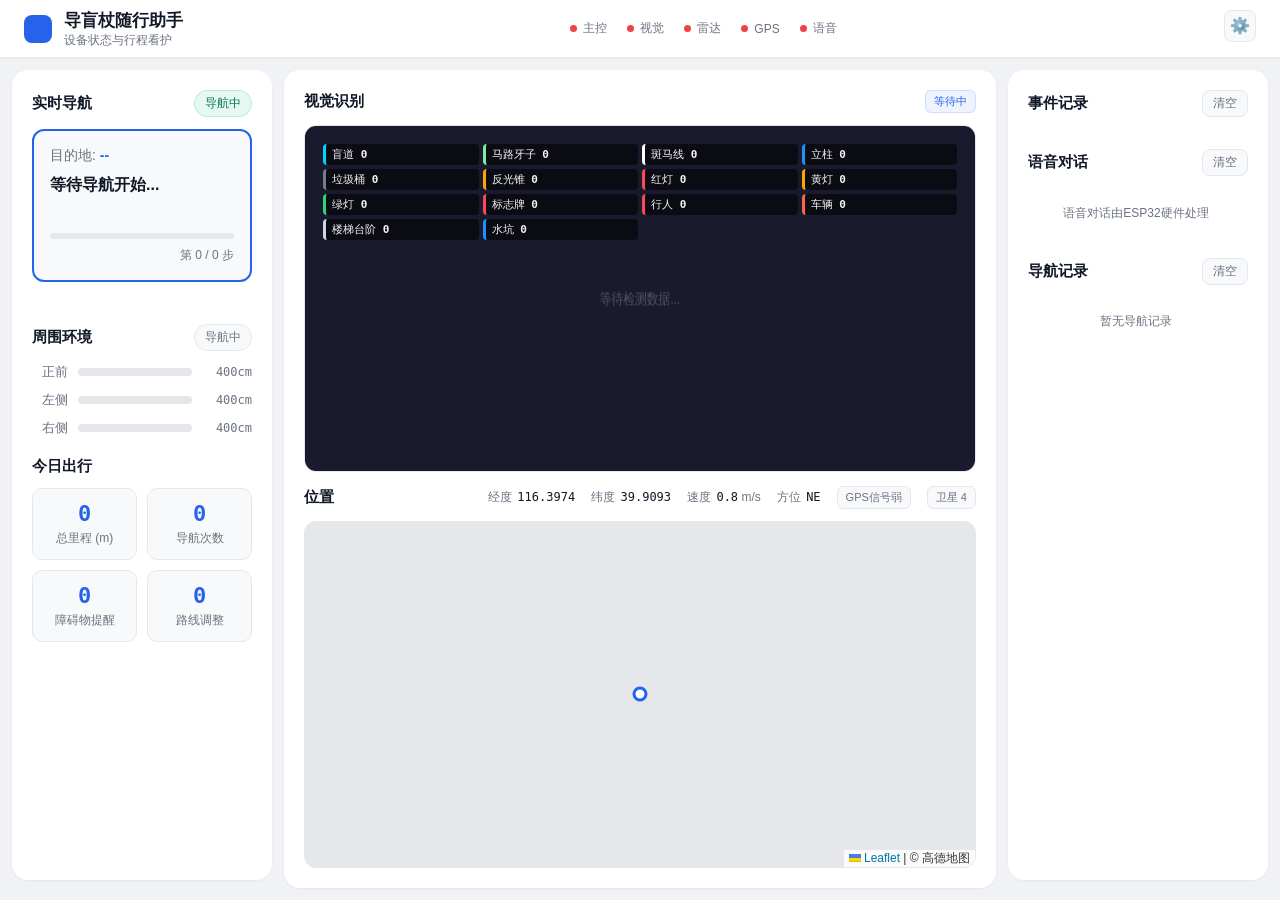
==== index.html @ 52ab612f "修复GPS显示链路: 1)GPS波特率改115200 2)前端GPS状态用satellites字段 3)mqtt库本地化不再依赖CDN" ====
<!DOCTYPE html>
<html lang="zh-CN">
<head>
    <meta charset="UTF-8">
    <meta name="viewport" content="width=device-width, initial-scale=1.0">
    <!-- 强制禁用缓存 -->
    <meta http-equiv="Cache-Control" content="no-cache, no-store, must-revalidate">
    <meta http-equiv="Pragma" content="no-cache">
    <meta http-equiv="Expires" content="0">
    <meta http-equiv="Clear-Site-Data" content="cache">
    <title>导盲杖随行助手</title>
    <link rel="stylesheet" href="css/leaflet.css?v=3" />
    <script src="js/echarts.min.js?v=3"></script>
    <script src="js/leaflet.js?v=3"></script>
    <link rel="stylesheet" href="css/style.css?v=3">
    <!-- MQTT.js (用于 MQTT over WebSocket) -->
    <script src="js/mqtt.min.js?v=1"></script>
</head>
<body>
    <header class="header">
        <div class="header-left">
            <div class="logo"></div>
            <div class="header-titles">
                <h1>导盲杖随行助手</h1>
                <p>设备状态与行程看护</p>
            </div>
        </div>
        <div class="header-center">
            <div class="status-bar">
                <span class="status-item offline" id="status-main"><i></i>主控</span>
                <span class="status-item offline" id="status-vision"><i></i>视觉</span>
                <span class="status-item offline" id="status-radar"><i></i>雷达</span>
                <span class="status-item offline" id="status-gps"><i></i>GPS</span>
                <span class="status-item offline" id="status-voice"><i></i>语音</span>
            </div>
        </div>
        <div class="header-right">
            <button class="settings-btn" onclick="openSettings()" title="设置">⚙️</button>
        </div>
    </header>

    <main class="dashboard">
        <!-- 左侧面板 -->
        <aside class="panel panel-left">
            <section class="panel-section">
                <div class="section-title">
                    <h3>实时导航</h3>
                    <span class="badge active" id="navStatusBadge">导航中</span>
                </div>
                <div class="section-content">
                    <div class="nav-current-step" id="currentNavStep">
                        <div class="nav-dest">目的地: <span id="navDestination">--</span></div>
                        <div class="nav-step-text" id="navStepText">等待导航开始...</div>
                        <div class="nav-progress">
                            <div class="nav-progress-bar" id="navProgressBar"></div>
                        </div>
                        <div class="nav-step-count">第 <span id="currentStepNum">0</span> / <span id="totalStepNum">0</span> 步</div>
                    </div>
                    <div class="nav-steps-list" id="navStepsList">
                        <!-- 导航步骤列表 -->
                    </div>
                    <button class="btn-stop-nav" id="stopNavBtn" onclick="stopNavigation()" style="display:none;">停止导航</button>
                </div>
            </section>

            <section class="panel-section">
                <div class="section-title">
                    <h3>周围环境</h3>
                    <span class="badge" id="blockBadge">导航中</span>
                </div>
                <div class="section-content">
                    <div class="radar-dists">
                        <div class="dist-row">
                            <span class="dist-label">正前</span>
                            <div class="dist-bar-wrap">
                                <div class="dist-bar" id="barFront"></div>
                            </div>
                            <span class="dist-val" id="valFront">400cm</span>
                        </div>
                        <div class="dist-row">
                            <span class="dist-label">左侧</span>
                            <div class="dist-bar-wrap">
                                <div class="dist-bar" id="barLeft"></div>
                            </div>
                            <span class="dist-val" id="valLeft">400cm</span>
                        </div>
                        <div class="dist-row">
                            <span class="dist-label">右侧</span>
                            <div class="dist-bar-wrap">
                                <div class="dist-bar" id="barRight"></div>
                            </div>
                            <span class="dist-val" id="valRight">400cm</span>
                        </div>
                    </div>

                </div>
            </section>

            <section class="panel-section">
                <div class="section-title">
                    <h3>今日出行</h3>
                </div>
                <div class="section-content">
                    <div class="report-grid">
                        <div class="report-item">
                            <div class="report-value" id="totalMileage">0</div>
                            <div class="report-label">总里程 (m)</div>
                        </div>
                        <div class="report-item">
                            <div class="report-value" id="navCount">0</div>
                            <div class="report-label">导航次数</div>
                        </div>
                        <div class="report-item">
                            <div class="report-value" id="obstacleCount">0</div>
                            <div class="report-label">障碍物提醒</div>
                        </div>
                        <div class="report-item">
                            <div class="report-value" id="detourCount">0</div>
                            <div class="report-label">路线调整</div>
                        </div>
                    </div>
                </div>
            </section>
        </aside>

        <!-- 中间面板 -->
        <section class="panel panel-center">
            <section class="panel-section section-video">
                <div class="section-title">
                    <h3>视觉识别</h3>
                    <span class="tag tag-fps" id="fpsDisplay">-- FPS</span>
                </div>
                <div class="section-content video-container" id="videoContainer">
                    <canvas id="videoCanvas" width="800" height="320"></canvas>
                    <div class="video-overlay">
                        <div class="detection-stats" id="detectionStats">
                            <!-- 由 JS 动态生成 22 类统计 -->
                        </div>
                    </div>
                </div>
            </section>

            <section class="panel-section">
                <div class="section-title">
                    <h3>位置</h3>
                    <div class="title-meta">
                        <span>经度 <b id="lng">116.3974</b></span>
                        <span>纬度 <b id="lat">39.9093</b></span>
                        <span>速度 <b id="speed">0.8</b> m/s</span>
                        <span>方位 <b id="heading">NE</b></span>
                        <span class="tag" id="gpsStatus">GPS信号弱</span>
                        <span class="tag" id="satelliteCount">卫星 4</span>
                    </div>
                </div>
                <div class="section-content">
                    <div id="map"></div>
                </div>
            </section>
        </section>

        <!-- 右侧面板 -->
        <aside class="panel panel-right">
            <section class="panel-section">
                <div class="section-title">
                    <h3>事件记录</h3>
                    <button class="btn-clear" onclick="clearEventLog()">清空</button>
                </div>
                <div class="section-content">
                    <div class="event-list" id="eventList"></div>
                </div>
            </section>

            <section class="panel-section">
                <div class="section-title">
                    <h3>语音对话</h3>
                    <button class="btn-clear" onclick="clearChatHistory()">清空</button>
                </div>
                <div class="section-content">
                    <div class="chat-container" id="chatContainer">
                        <div class="chat-welcome">语音对话由ESP32硬件处理</div>
                    </div>
                </div>
            </section>

            <section class="panel-section">
                <div class="section-title">
                    <h3>导航记录</h3>
                    <button class="btn-clear" onclick="clearNavHistory()">清空</button>
                </div>
                <div class="section-content">
                    <div class="nav-history-list" id="navHistoryList">
                        <div class="nav-empty">暂无导航记录</div>
                    </div>
                </div>
            </section>
        </aside>
    </main>

    <script src="js/app.js?v=2"></script>

    <!-- 设置弹窗 -->
    <div class="modal" id="settingsModal">
        <div class="modal-content">
            <div class="modal-header">
                <h3>⚙️ 设置</h3>
                <button class="modal-close" onclick="closeSettings()">×</button>
            </div>
            <div class="modal-body">
                <div class="setting-item">
                    <label>常住地城市</label>
                    <div class="setting-desc">设置后，导航搜索会优先在该城市范围内查找目的地</div>
                    <input type="text" id="homeCityInput" placeholder="例如：黄石市" value="">
                </div>
                <div class="setting-item">
                    <label>当前常住地</label>
                    <div class="current-home-city" id="currentHomeCity">加载中...</div>
                </div>
            </div>
            <div class="modal-footer">
                <button class="btn-secondary" onclick="closeSettings()">取消</button>
                <button class="btn-primary" onclick="saveSettings()">保存</button>
            </div>
        </div>
    </div>

</body>
</html>
---- css/leaflet.css ----
/* required styles */

.leaflet-pane,
.leaflet-tile,
.leaflet-marker-icon,
.leaflet-marker-shadow,
.leaflet-tile-container,
.leaflet-pane > svg,
.leaflet-pane > canvas,
.leaflet-zoom-box,
.leaflet-image-layer,
.leaflet-layer {
	position: absolute;
	left: 0;
	top: 0;
	}
.leaflet-container {
	overflow: hidden;
	}
.leaflet-tile,
.leaflet-marker-icon,
.leaflet-marker-shadow {
	-webkit-user-select: none;
	   -moz-user-select: none;
	        user-select: none;
	  -webkit-user-drag: none;
	}
/* Prevents IE11 from highlighting tiles in blue */
.leaflet-tile::selection {
	background: transparent;
}
/* Safari renders non-retina tile on retina better with this, but Chrome is worse */
.leaflet-safari .leaflet-tile {
	image-rendering: -webkit-optimize-contrast;
	}
/* hack that prevents hw layers "stretching" when loading new tiles */
.leaflet-safari .leaflet-tile-container {
	width: 1600px;
	height: 1600px;
	-webkit-transform-origin: 0 0;
	}
.leaflet-marker-icon,
.leaflet-marker-shadow {
	display: block;
	}
/* .leaflet-container svg: reset svg max-width decleration shipped in Joomla! (joomla.org) 3.x */
/* .leaflet-container img: map is broken in FF if you have max-width: 100% on tiles */
.leaflet-container .leaflet-overlay-pane svg {
	max-width: none !important;
	max-height: none !important;
	}
.leaflet-container .leaflet-marker-pane img,
.leaflet-container .leaflet-shadow-pane img,
.leaflet-container .leaflet-tile-pane img,
.leaflet-container img.leaflet-image-layer,
.leaflet-container .leaflet-tile {
	max-width: none !important;
	max-height: none !important;
	width: auto;
	padding: 0;
	}

.leaflet-container img.leaflet-tile {
	/* See: https://bugs.chromium.org/p/chromium/issues/detail?id=600120 */
	mix-blend-mode: plus-lighter;
}

.leaflet-container.leaflet-touch-zoom {
	-ms-touch-action: pan-x pan-y;
	touch-action: pan-x pan-y;
	}
.leaflet-container.leaflet-touch-drag {
	-ms-touch-action: pinch-zoom;
	/* Fallback for FF which doesn't support pinch-zoom */
	touch-action: none;
	touch-action: pinch-zoom;
}
.leaflet-container.leaflet-touch-drag.leaflet-touch-zoom {
	-ms-touch-action: none;
	touch-action: none;
}
.leaflet-container {
	-webkit-tap-highlight-color: transparent;
}
.leaflet-container a {
	-webkit-tap-highlight-color: rgba(51, 181, 229, 0.4);
}
.leaflet-tile {
	filter: inherit;
	visibility: hidden;
	}
.leaflet-tile-loaded {
	visibility: inherit;
	}
.leaflet-zoom-box {
	width: 0;
	height: 0;
	-moz-box-sizing: border-box;
	     box-sizing: border-box;
	z-index: 800;
	}
/* workaround for https://bugzilla.mozilla.org/show_bug.cgi?id=888319 */
.leaflet-overlay-pane svg {
	-moz-user-select: none;
	}

.leaflet-pane         { z-index: 400; }

.leaflet-tile-pane    { z-index: 200; }
.leaflet-overlay-pane { z-index: 400; }
.leaflet-shadow-pane  { z-index: 500; }
.leaflet-marker-pane  { z-index: 600; }
.leaflet-tooltip-pane   { z-index: 650; }
.leaflet-popup-pane   { z-index: 700; }

.leaflet-map-pane canvas { z-index: 100; }
.leaflet-map-pane svg    { z-index: 200; }

.leaflet-vml-shape {
	width: 1px;
	height: 1px;
	}
.lvml {
	behavior: url(#default#VML);
	display: inline-block;
	position: absolute;
	}


/* control positioning */

.leaflet-control {
	position: relative;
	z-index: 800;
	pointer-events: visiblePainted; /* IE 9-10 doesn't have auto */
	pointer-events: auto;
	}
.leaflet-top,
.leaflet-bottom {
	position: absolute;
	z-index: 1000;
	pointer-events: none;
	}
.leaflet-top {
	top: 0;
	}
.leaflet-right {
	right: 0;
	}
.leaflet-bottom {
	bottom: 0;
	}
.leaflet-left {
	left: 0;
	}
.leaflet-control {
	float: left;
	clear: both;
	}
.leaflet-right .leaflet-control {
	float: right;
	}
.leaflet-top .leaflet-control {
	margin-top: 10px;
	}
.leaflet-bottom .leaflet-control {
	margin-bottom: 10px;
	}
.leaflet-left .leaflet-control {
	margin-left: 10px;
	}
.leaflet-right .leaflet-control {
	margin-right: 10px;
	}


/* zoom and fade animations */

.leaflet-fade-anim .leaflet-popup {
	opacity: 0;
	-webkit-transition: opacity 0.2s linear;
	   -moz-transition: opacity 0.2s linear;
	        transition: opacity 0.2s linear;
	}
.leaflet-fade-anim .leaflet-map-pane .leaflet-popup {
	opacity: 1;
	}
.leaflet-zoom-animated {
	-webkit-transform-origin: 0 0;
	    -ms-transform-origin: 0 0;
	        transform-origin: 0 0;
	}
svg.leaflet-zoom-animated {
	will-change: transform;
}

.leaflet-zoom-anim .leaflet-zoom-animated {
	-webkit-transition: -webkit-transform 0.25s cubic-bezier(0,0,0.25,1);
	   -moz-transition:    -moz-transform 0.25s cubic-bezier(0,0,0.25,1);
	        transition:         transform 0.25s cubic-bezier(0,0,0.25,1);
	}
.leaflet-zoom-anim .leaflet-tile,
.leaflet-pan-anim .leaflet-tile {
	-webkit-transition: none;
	   -moz-transition: none;
	        transition: none;
	}

.leaflet-zoom-anim .leaflet-zoom-hide {
	visibility: hidden;
	}


/* cursors */

.leaflet-interactive {
	cursor: pointer;
	}
.leaflet-grab {
	cursor: -webkit-grab;
	cursor:    -moz-grab;
	cursor:         grab;
	}
.leaflet-crosshair,
.leaflet-crosshair .leaflet-interactive {
	cursor: crosshair;
	}
.leaflet-popup-pane,
.leaflet-control {
	cursor: auto;
	}
.leaflet-dragging .leaflet-grab,
.leaflet-dragging .leaflet-grab .leaflet-interactive,
.leaflet-dragging .leaflet-marker-draggable {
	cursor: move;
	cursor: -webkit-grabbing;
	cursor:    -moz-grabbing;
	cursor:         grabbing;
	}

/* marker & overlays interactivity */
.leaflet-marker-icon,
.leaflet-marker-shadow,
.leaflet-image-layer,
.leaflet-pane > svg path,
.leaflet-tile-container {
	pointer-events: none;
	}

.leaflet-marker-icon.leaflet-interactive,
.leaflet-image-layer.leaflet-interactive,
.leaflet-pane > svg path.leaflet-interactive,
svg.leaflet-image-layer.leaflet-interactive path {
	pointer-events: visiblePainted; /* IE 9-10 doesn't have auto */
	pointer-events: auto;
	}

/* visual tweaks */

.leaflet-container {
	background: #ddd;
	outline-offset: 1px;
	}
.leaflet-container a {
	color: #0078A8;
	}
.leaflet-zoom-box {
	border: 2px dotted #38f;
	background: rgba(255,255,255,0.5);
	}


/* general typography */
.leaflet-container {
	font-family: "Helvetica Neue", Arial, Helvetica, sans-serif;
	font-size: 12px;
	font-size: 0.75rem;
	line-height: 1.5;
	}


/* general toolbar styles */

.leaflet-bar {
	box-shadow: 0 1px 5px rgba(0,0,0,0.65);
	border-radius: 4px;
	}
.leaflet-bar a {
	background-color: #fff;
	border-bottom: 1px solid #ccc;
	width: 26px;
	height: 26px;
	line-height: 26px;
	display: block;
	text-align: center;
	text-decoration: none;
	color: black;
	}
.leaflet-bar a,
.leaflet-control-layers-toggle {
	background-position: 50% 50%;
	background-repeat: no-repeat;
	display: block;
	}
.leaflet-bar a:hover,
.leaflet-bar a:focus {
	background-color: #f4f4f4;
	}
.leaflet-bar a:first-child {
	border-top-left-radius: 4px;
	border-top-right-radius: 4px;
	}
.leaflet-bar a:last-child {
	border-bottom-left-radius: 4px;
	border-bottom-right-radius: 4px;
	border-bottom: none;
	}
.leaflet-bar a.leaflet-disabled {
	cursor: default;
	background-color: #f4f4f4;
	color: #bbb;
	}

.leaflet-touch .leaflet-bar a {
	width: 30px;
	height: 30px;
	line-height: 30px;
	}
.leaflet-touch .leaflet-bar a:first-child {
	border-top-left-radius: 2px;
	border-top-right-radius: 2px;
	}
.leaflet-touch .leaflet-bar a:last-child {
	border-bottom-left-radius: 2px;
	border-bottom-right-radius: 2px;
	}

/* zoom control */

.leaflet-control-zoom-in,
.leaflet-control-zoom-out {
	font: bold 18px 'Lucida Console', Monaco, monospace;
	text-indent: 1px;
	}

.leaflet-touch .leaflet-control-zoom-in, .leaflet-touch .leaflet-control-zoom-out  {
	font-size: 22px;
	}


/* layers control */

.leaflet-control-layers {
	box-shadow: 0 1px 5px rgba(0,0,0,0.4);
	background: #fff;
	border-radius: 5px;
	}
.leaflet-control-layers-toggle {
	background-image: url(images/layers.png);
	width: 36px;
	height: 36px;
	}
.leaflet-retina .leaflet-control-layers-toggle {
	background-image: url(images/layers-2x.png);
	background-size: 26px 26px;
	}
.leaflet-touch .leaflet-control-layers-toggle {
	width: 44px;
	height: 44px;
	}
.leaflet-control-layers .leaflet-control-layers-list,
.leaflet-control-layers-expanded .leaflet-control-layers-toggle {
	display: none;
	}
.leaflet-control-layers-expanded .leaflet-control-layers-list {
	display: block;
	position: relative;
	}
.leaflet-control-layers-expanded {
	padding: 6px 10px 6px 6px;
	color: #333;
	background: #fff;
	}
.leaflet-control-layers-scrollbar {
	overflow-y: scroll;
	overflow-x: hidden;
	padding-right: 5px;
	}
.leaflet-control-layers-selector {
	margin-top: 2px;
	position: relative;
	top: 1px;
	}
.leaflet-control-layers label {
	display: block;
	font-size: 13px;
	font-size: 1.08333em;
	}
.leaflet-control-layers-separator {
	height: 0;
	border-top: 1px solid #ddd;
	margin: 5px -10px 5px -6px;
	}

/* Default icon URLs */
.leaflet-default-icon-path { /* used only in path-guessing heuristic, see L.Icon.Default */
	background-image: url(images/marker-icon.png);
	}


/* attribution and scale controls */

.leaflet-container .leaflet-control-attribution {
	background: #fff;
	background: rgba(255, 255, 255, 0.8);
	margin: 0;
	}
.leaflet-control-attribution,
.leaflet-control-scale-line {
	padding: 0 5px;
	color: #333;
	line-height: 1.4;
	}
.leaflet-control-attribution a {
	text-decoration: none;
	}
.leaflet-control-attribution a:hover,
.leaflet-control-attribution a:focus {
	text-decoration: underline;
	}
.leaflet-attribution-flag {
	display: inline !important;
	vertical-align: baseline !important;
	width: 1em;
	height: 0.6669em;
	}
.leaflet-left .leaflet-control-scale {
	margin-left: 5px;
	}
.leaflet-bottom .leaflet-control-scale {
	margin-bottom: 5px;
	}
.leaflet-control-scale-line {
	border: 2px solid #777;
	border-top: none;
	line-height: 1.1;
	padding: 2px 5px 1px;
	white-space: nowrap;
	-moz-box-sizing: border-box;
	     box-sizing: border-box;
	background: rgba(255, 255, 255, 0.8);
	text-shadow: 1px 1px #fff;
	}
.leaflet-control-scale-line:not(:first-child) {
	border-top: 2px solid #777;
	border-bottom: none;
	margin-top: -2px;
	}
.leaflet-control-scale-line:not(:first-child):not(:last-child) {
	border-bottom: 2px solid #777;
	}

.leaflet-touch .leaflet-control-attribution,
.leaflet-touch .leaflet-control-layers,
.leaflet-touch .leaflet-bar {
	box-shadow: none;
	}
.leaflet-touch .leaflet-control-layers,
.leaflet-touch .leaflet-bar {
	border: 2px solid rgba(0,0,0,0.2);
	background-clip: padding-box;
	}


/* popup */

.leaflet-popup {
	position: absolute;
	text-align: center;
	margin-bottom: 20px;
	}
.leaflet-popup-content-wrapper {
	padding: 1px;
	text-align: left;
	border-radius: 12px;
	}
.leaflet-popup-content {
	margin: 13px 24px 13px 20px;
	line-height: 1.3;
	font-size: 13px;
	font-size: 1.08333em;
	min-height: 1px;
	}
.leaflet-popup-content p {
	margin: 17px 0;
	margin: 1.3em 0;
	}
.leaflet-popup-tip-container {
	width: 40px;
	height: 20px;
	position: absolute;
	left: 50%;
	margin-top: -1px;
	margin-left: -20px;
	overflow: hidden;
	pointer-events: none;
	}
.leaflet-popup-tip {
	width: 17px;
	height: 17px;
	padding: 1px;

	margin: -10px auto 0;
	pointer-events: auto;

	-webkit-transform: rotate(45deg);
	   -moz-transform: rotate(45deg);
	    -ms-transform: rotate(45deg);
	        transform: rotate(45deg);
	}
.leaflet-popup-content-wrapper,
.leaflet-popup-tip {
	background: white;
	color: #333;
	box-shadow: 0 3px 14px rgba(0,0,0,0.4);
	}
.leaflet-container a.leaflet-popup-close-button {
	position: absolute;
	top: 0;
	right: 0;
	border: none;
	text-align: center;
	width: 24px;
	height: 24px;
	font: 16px/24px Tahoma, Verdana, sans-serif;
	color: #757575;
	text-decoration: none;
	background: transparent;
	}
.leaflet-container a.leaflet-popup-close-button:hover,
.leaflet-container a.leaflet-popup-close-button:focus {
	color: #585858;
	}
.leaflet-popup-scrolled {
	overflow: auto;
	}

.leaflet-oldie .leaflet-popup-content-wrapper {
	-ms-zoom: 1;
	}
.leaflet-oldie .leaflet-popup-tip {
	width: 24px;
	margin: 0 auto;

	-ms-filter: "progid:DXImageTransform.Microsoft.Matrix(M11=0.70710678, M12=0.70710678, M21=-0.70710678, M22=0.70710678)";
	filter: progid:DXImageTransform.Microsoft.Matrix(M11=0.70710678, M12=0.70710678, M21=-0.70710678, M22=0.70710678);
	}

.leaflet-oldie .leaflet-control-zoom,
.leaflet-oldie .leaflet-control-layers,
.leaflet-oldie .leaflet-popup-content-wrapper,
.leaflet-oldie .leaflet-popup-tip {
	border: 1px solid #999;
	}


/* div icon */

.leaflet-div-icon {
	background: #fff;
	border: 1px solid #666;
	}


/* Tooltip */
/* Base styles for the element that has a tooltip */
.leaflet-tooltip {
	position: absolute;
	padding: 6px;
	background-color: #fff;
	border: 1px solid #fff;
	border-radius: 3px;
	color: #222;
	white-space: nowrap;
	-webkit-user-select: none;
	-moz-user-select: none;
	-ms-user-select: none;
	user-select: none;
	pointer-events: none;
	box-shadow: 0 1px 3px rgba(0,0,0,0.4);
	}
.leaflet-tooltip.leaflet-interactive {
	cursor: pointer;
	pointer-events: auto;
	}
.leaflet-tooltip-top:before,
.leaflet-tooltip-bottom:before,
.leaflet-tooltip-left:before,
.leaflet-tooltip-right:before {
	position: absolute;
	pointer-events: none;
	border: 6px solid transparent;
	background: transparent;
	content: "";
	}

/* Directions */

.leaflet-tooltip-bottom {
	margin-top: 6px;
}
.leaflet-tooltip-top {
	margin-top: -6px;
}
.leaflet-tooltip-bottom:before,
.leaflet-tooltip-top:before {
	left: 50%;
	margin-left: -6px;
	}
.leaflet-tooltip-top:before {
	bottom: 0;
	margin-bottom: -12px;
	border-top-color: #fff;
	}
.leaflet-tooltip-bottom:before {
	top: 0;
	margin-top: -12px;
	margin-left: -6px;
	border-bottom-color: #fff;
	}
.leaflet-tooltip-left {
	margin-left: -6px;
}
.leaflet-tooltip-right {
	margin-left: 6px;
}
.leaflet-tooltip-left:before,
.leaflet-tooltip-right:before {
	top: 50%;
	margin-top: -6px;
	}
.leaflet-tooltip-left:before {
	right: 0;
	margin-right: -12px;
	border-left-color: #fff;
	}
.leaflet-tooltip-right:before {
	left: 0;
	margin-left: -12px;
	border-right-color: #fff;
	}

/* Printing */

@media print {
	/* Prevent printers from removing background-images of controls. */
	.leaflet-control {
		-webkit-print-color-adjust: exact;
		print-color-adjust: exact;
		}
	}
---- css/style.css ----
/* ================= 基础重置与主题变量 ================= */
:root {
    --bg-primary: #f0f2f5;
    --bg-panel: #ffffff;
    --bg-block: #f8f9fa;
    --text-primary: #111827;
    --text-secondary: #6b7280;
    --accent-primary: #2563eb;
    --accent-secondary: #10b981;
    --accent-warn: #f59e0b;
    --accent-danger: #ef4444;
    --border-color: #e5e7eb;
    --header-height: 58px;
    --panel-gap: 16px;
    --section-gap: 18px;
    --radius: 16px;
}

* {
    margin: 0;
    padding: 0;
    box-sizing: border-box;
}

html, body {
    height: 100%;
    overflow: hidden;
}

body {
    font-family: -apple-system, BlinkMacSystemFont, "Segoe UI", "PingFang SC", "Microsoft YaHei", sans-serif;
    background: var(--bg-primary);
    color: var(--text-primary);
    -webkit-font-smoothing: antialiased;
}

/* ================= 顶部导航栏 ================= */
.header {
    height: var(--header-height);
    background: var(--bg-panel);
    border-bottom: 1px solid var(--border-color);
    display: flex;
    align-items: center;
    justify-content: space-between;
    padding: 0 24px;
    flex-shrink: 0;
    box-shadow: 0 1px 3px rgba(0, 0, 0, 0.04);
}

.header-left {
    display: flex;
    align-items: center;
    gap: 12px;
}

.logo {
    width: 28px;
    height: 28px;
    background: var(--accent-primary);
    border-radius: 8px;
}

.header-titles h1 {
    font-size: 17px;
    font-weight: 600;
    color: var(--text-primary);
}

.header-titles p {
    font-size: 12px;
    color: var(--text-secondary);
}

.status-bar {
    display: flex;
    gap: 20px;
}

.status-item {
    display: flex;
    align-items: center;
    gap: 6px;
    font-size: 12px;
    color: var(--text-secondary);
}

.status-item i {
    width: 7px;
    height: 7px;
    border-radius: 50%;
    display: inline-block;
}

.status-item.online i { background: var(--accent-secondary); }
.status-item.warn i { background: var(--accent-warn); }
.status-item.offline i { background: var(--accent-danger); }

.header-right {
    display: flex;
    align-items: center;
    justify-content: flex-end;
}

/* ================= 主体布局 ================= */
.dashboard {
    display: grid;
    grid-template-columns: 260px 1fr 260px;
    gap: 12px;
    padding: 12px;
    height: calc(100vh - var(--header-height));
    overflow-x: auto; /* 允许水平滚动 */
    overflow-y: hidden;
    min-width: 800px; /* 减小最小宽度 */
}

/* 确保body也能滚动 */
body {
    overflow-x: auto;
}

.panel {
    background: var(--bg-panel);
    border-radius: var(--radius);
    display: flex;
    flex-direction: column;
    padding: 20px;
    gap: var(--section-gap);
    overflow: hidden;
    box-shadow: 0 1px 3px rgba(0, 0, 0, 0.05);
}

.panel-left {
    gap: 20px;
    overflow-y: auto;
    max-height: calc(100vh - var(--header-height) - var(--panel-gap) * 2);
}

.panel-left::-webkit-scrollbar {
    width: 4px;
}

.panel-left::-webkit-scrollbar-track {
    background: var(--bg-block);
    border-radius: 2px;
}

.panel-left::-webkit-scrollbar-thumb {
    background: var(--border-color);
    border-radius: 2px;
}

.panel-right {
    gap: 20px;
    overflow-y: auto;
    max-height: calc(100vh - var(--header-height) - var(--panel-gap) * 2);
}

.panel-right::-webkit-scrollbar {
    width: 4px;
}

.panel-right::-webkit-scrollbar-track {
    background: var(--bg-block);
    border-radius: 2px;
}

.panel-right::-webkit-scrollbar-thumb {
    background: var(--border-color);
    border-radius: 2px;
}

.panel-right::-webkit-scrollbar-thumb:hover {
    background: var(--text-secondary);
}

.panel-center {
    flex: 1;
    gap: 14px;
}

/* ================= 板块标题 ================= */
.panel-section {
    display: flex;
    flex-direction: column;
    min-height: 0;
}

.panel-section:not(.section-video) {
    flex-shrink: 0;
}

.section-video {
    flex: 1;
    min-height: 0;
}

/* 中间面板特殊：两个 section 等高 */
.panel-center .panel-section {
    flex: 1 1 0;
    min-height: 0;
    flex-shrink: 1;
}

.section-title {
    display: flex;
    align-items: center;
    justify-content: space-between;
    margin-bottom: 12px;
    gap: 12px;
    flex-wrap: wrap;
}

.section-title h3 {
    font-size: 15px;
    font-weight: 600;
    color: var(--text-primary);
    flex-shrink: 0;
}

.title-meta {
    display: flex;
    align-items: center;
    gap: 12px 16px;
    font-size: 12px;
    color: var(--text-secondary);
    flex-wrap: wrap;
    justify-content: flex-end;
}

.title-meta b {
    color: var(--text-primary);
    font-family: 'SF Mono', 'Consolas', monospace;
    font-weight: 500;
    margin-left: 2px;
}

.badge {
    font-size: 12px;
    padding: 4px 10px;
    border-radius: 100px;
    font-weight: 500;
    background: var(--bg-block);
    color: var(--text-secondary);
    border: 1px solid var(--border-color);
}

.badge.active {
    background: rgba(16, 185, 129, 0.1);
    color: #047857;
    border-color: rgba(16, 185, 129, 0.2);
}

.btn-clear {
    background: var(--bg-block);
    border: 1px solid var(--border-color);
    color: var(--text-secondary);
    font-size: 12px;
    padding: 4px 10px;
    border-radius: 8px;
    cursor: pointer;
    transition: all 0.15s;
}

.btn-clear:hover {
    border-color: var(--accent-danger);
    color: var(--accent-danger);
    background: rgba(239, 68, 68, 0.06);
}

.header-tags {
    display: flex;
    gap: 8px;
}

.tag {
    font-size: 11px;
    padding: 3px 8px;
    border-radius: 6px;
    background: var(--bg-block);
    color: var(--text-secondary);
    font-weight: 500;
    border: 1px solid var(--border-color);
}

.tag.tag-fps {
    background: rgba(37, 99, 235, 0.08);
    color: var(--accent-primary);
    border-color: rgba(37, 99, 235, 0.15);
    font-family: 'SF Mono', 'Consolas', monospace;
}

.tag.tag-fps.active {
    background: rgba(16, 185, 129, 0.12);
    color: var(--accent-secondary);
    border-color: rgba(16, 185, 129, 0.25);
}

.section-content {
    display: flex;
    flex-direction: column;
    gap: 10px;
    flex: 1;
    min-height: 0;
}

/* ================= 音频波形 ================= */
#audioWaveform {
    width: 100%;
    height: 90px;
    border-radius: 10px;
    background: var(--bg-block);
}

.audio-info {
    display: flex;
    gap: 16px;
}

.audio-stat {
    flex: 1;
}

.audio-stat label {
    display: block;
    font-size: 12px;
    color: var(--text-secondary);
    margin-bottom: 5px;
}

.progress-bar {
    height: 5px;
    background: var(--border-color);
    border-radius: 3px;
    overflow: hidden;
}

.progress-fill {
    height: 100%;
    background: var(--accent-primary);
    border-radius: 3px;
    transition: width 0.25s ease;
}

.wake-log {
    padding: 10px 12px;
    background: var(--bg-block);
    border-radius: 8px;
    font-size: 12px;
    color: var(--text-secondary);
    min-height: 36px;
    border: 1px solid var(--border-color);
}

/* ================= 周围环境 ================= */
.radar-dists {
    display: flex;
    flex-direction: column;
    gap: 10px;
}

.dist-row {
    display: flex;
    align-items: center;
    gap: 10px;
}

.dist-label {
    font-size: 13px;
    color: var(--text-secondary);
    width: 36px;
    text-align: right;
}

.dist-bar-wrap {
    flex: 1;
    height: 8px;
    background: var(--border-color);
    border-radius: 4px;
    overflow: hidden;
}

.dist-bar {
    height: 100%;
    border-radius: 4px;
    transition: width 0.3s, background-color 0.3s;
    width: 100%;
}

.dist-bar.safe { background: var(--accent-secondary); }
.dist-bar.warn { background: var(--accent-warn); }
.dist-bar.danger { background: var(--accent-danger); }

.dist-val {
    font-size: 12px;
    color: var(--text-secondary);
    font-family: 'SF Mono', 'Consolas', monospace;
    width: 50px;
    text-align: right;
}

.motor-row {
    display: flex;
    align-items: center;
    gap: 10px;
    padding: 10px 12px;
    background: var(--bg-block);
    border-radius: 8px;
    margin-top: 4px;
    border: 1px solid var(--border-color);
}

.motor-dir {
    font-size: 13px;
    font-weight: 600;
    min-width: 48px;
}

.motor-dir.left { color: var(--accent-primary); }
.motor-dir.right { color: var(--accent-warn); }
.motor-dir.stop { color: var(--text-secondary); }

.motor-power {
    flex: 1;
    height: 5px;
    background: var(--border-color);
    border-radius: 3px;
    overflow: hidden;
}

.motor-power-fill {
    height: 100%;
    width: 0%;
    background: var(--accent-primary);
    border-radius: 3px;
    transition: width 0.2s;
}

.motor-pwm {
    font-size: 12px;
    color: var(--text-secondary);
    font-family: 'SF Mono', 'Consolas', monospace;
    min-width: 62px;
    text-align: right;
}

/* ================= 今日出行 ================= */
.report-grid {
    display: grid;
    grid-template-columns: 1fr 1fr;
    gap: 10px;
}

.report-item {
    background: var(--bg-block);
    border-radius: 10px;
    padding: 12px 8px;
    text-align: center;
    border: 1px solid var(--border-color);
}

.report-value {
    font-size: 22px;
    font-weight: 600;
    color: var(--accent-primary);
    font-family: 'SF Mono', 'Consolas', monospace;
}

.report-label {
    font-size: 12px;
    color: var(--text-secondary);
    margin-top: 4px;
}

/* ================= 视频与检测 ================= */
.video-container {
    position: relative;
    flex: 1;
    min-height: 0;
    background: var(--bg-block);
    border-radius: 12px;
    overflow: hidden;
    border: 1px solid var(--border-color);
}

#videoCanvas, #videoStream, #videoOverlay {
    width: 100%;
    height: 100%;
    display: block;
    position: absolute;
    top: 0;
    left: 0;
}

#videoOverlay {
    pointer-events: none;
    z-index: 2;
}

#videoStream {
    z-index: 1;
    object-fit: cover;
}

.video-overlay {
    position: absolute;
    top: 0;
    left: 0;
    right: 0;
    padding: 10px;
    pointer-events: none;
    z-index: 3;
}


.detection-stats {
    display: grid;
    grid-template-columns: repeat(4, 1fr);
    gap: 4px;
    max-height: 100%;
    overflow-y: auto;
    padding: 8px;
}

.detection-stats .stat {
    background: rgba(0, 0, 0, 0.55);
    padding: 3px 8px;
    border-radius: 4px;
    font-size: 11px;
    font-family: 'SF Mono', 'Consolas', monospace;
    color: rgba(255, 255, 255, 0.95);
    white-space: nowrap;
    overflow: hidden;
    text-overflow: ellipsis;
    transition: background 0.2s;
}

.detection-stats .stat:hover {
    background: rgba(0, 0, 0, 0.75);
}

.detection-stats .stat .stat-count {
    font-weight: 600;
}

.detection-stats::-webkit-scrollbar {
    width: 3px;
}

.detection-stats::-webkit-scrollbar-track {
    background: transparent;
}

.detection-stats::-webkit-scrollbar-thumb {
    background: rgba(255, 255, 255, 0.15);
    border-radius: 2px;
}

/* ================= 地图 ================= */
#map {
    flex: 1;
    min-height: 0;
    width: 100%;
    border-radius: 12px;
    border: 1px solid var(--border-color);
}

.leaflet-container {
    background: #e5e7eb !important;
    border-radius: 12px;
}

/* ================= 事件日志 ================= */
.event-list {
    display: flex;
    flex-direction: column;
    gap: 6px;
    max-height: 300px;
    overflow-y: auto;
    padding-right: 4px;
}

/* 自定义滚动条样式 */
.event-list::-webkit-scrollbar {
    width: 4px;
}

.event-list::-webkit-scrollbar-track {
    background: var(--bg-block);
    border-radius: 2px;
}

.event-list::-webkit-scrollbar-thumb {
    background: var(--border-color);
    border-radius: 2px;
}

.event-list::-webkit-scrollbar-thumb:hover {
    background: var(--text-secondary);
}

.event-item {
    display: flex;
    gap: 8px;
    padding: 8px 10px;
    background: var(--bg-block);
    border-radius: 8px;
    border-left: 3px solid var(--border-color);
    font-size: 12px;
    animation: slideIn 0.2s ease;
    border: 1px solid var(--border-color);
    border-left-width: 3px;
    align-items: center;
}

.event-item.danger { border-left-color: var(--accent-danger); background: rgba(239, 68, 68, 0.05); }
.event-item.success { border-left-color: var(--accent-secondary); background: rgba(16, 185, 129, 0.05); }
.event-item.info { border-left-color: var(--accent-primary); background: rgba(37, 99, 235, 0.05); }

.event-time {
    font-family: 'SF Mono', 'Consolas', monospace;
    font-size: 10px;
    color: var(--text-secondary);
    white-space: nowrap;
    min-width: 50px;
    flex-shrink: 0;
}

.event-msg {
    flex: 1;
    line-height: 1.4;
    word-break: break-word;
}

@keyframes slideIn {
    from { opacity: 0; transform: translateY(4px); }
    to { opacity: 1; transform: translateY(0); }
}

/* ================= 语音对话 ================= */
.chat-container {
    display: flex;
    flex-direction: column;
    gap: 8px;
    max-height: 250px;
    overflow-y: auto;
    padding-right: 4px;
}

/* 自定义滚动条样式 */
.chat-container::-webkit-scrollbar {
    width: 4px;
}

.chat-container::-webkit-scrollbar-track {
    background: var(--bg-block);
    border-radius: 2px;
}

.chat-container::-webkit-scrollbar-thumb {
    background: var(--border-color);
    border-radius: 2px;
}

.chat-container::-webkit-scrollbar-thumb:hover {
    background: var(--text-secondary);
}

.chat-welcome {
    text-align: center;
    color: var(--text-secondary);
    font-size: 12px;
    padding: 16px 12px;
    line-height: 1.5;
}

.chat-bubble {
    display: flex;
    gap: 8px;
    max-width: 94%;
    animation: slideIn 0.2s ease;
}

.chat-bubble.user {
    align-self: flex-end;
    flex-direction: row-reverse;
}

.chat-bubble.system {
    align-self: flex-start;
}

.chat-avatar {
    width: 26px;
    height: 26px;
    border-radius: 50%;
    display: flex;
    align-items: center;
    justify-content: center;
    font-size: 10px;
    font-weight: 600;
    flex-shrink: 0;
    margin-top: 2px;
}

.chat-bubble.user .chat-avatar {
    background: rgba(37, 99, 235, 0.1);
    color: var(--accent-primary);
}

.chat-bubble.system .chat-avatar {
    background: rgba(16, 185, 129, 0.12);
    color: #047857;
}

.chat-text {
    padding: 8px 12px;
    border-radius: 14px;
    font-size: 12px;
    line-height: 1.5;
    word-break: break-word;
}

.chat-bubble.user .chat-text {
    background: rgba(37, 99, 235, 0.08);
    color: var(--text-primary);
    border-bottom-right-radius: 4px;
}

.chat-bubble.system .chat-text {
    background: var(--bg-block);
    color: var(--text-primary);
    border-bottom-left-radius: 4px;
    border: 1px solid var(--border-color);
}

.chat-time {
    font-size: 10px;
    color: var(--text-secondary);
    margin-top: 2px;
    padding: 0 4px;
}

.chat-bubble.user .chat-time { text-align: right; }

/* ================= 导航记录 ================= */
.nav-history-list {
    display: flex;
    flex-direction: column;
    gap: 6px;
    max-height: 200px;
    overflow-y: auto;
    padding-right: 4px;
}

/* 自定义滚动条样式 */
.nav-history-list::-webkit-scrollbar {
    width: 4px;
}

.nav-history-list::-webkit-scrollbar-track {
    background: var(--bg-block);
    border-radius: 2px;
}

.nav-history-list::-webkit-scrollbar-thumb {
    background: var(--border-color);
    border-radius: 2px;
}

.nav-history-list::-webkit-scrollbar-thumb:hover {
    background: var(--text-secondary);
}

.nav-empty {
    text-align: center;
    color: var(--text-secondary);
    font-size: 12px;
    padding: 16px 12px;
}

.nav-record-item {
    display: flex;
    flex-direction: column;
    gap: 3px;
    padding: 10px 12px;
    background: var(--bg-block);
    border-radius: 8px;
    border-left: 3px solid var(--accent-primary);
    font-size: 12px;
    animation: slideIn 0.2s ease;
    border: 1px solid var(--border-color);
    border-left-width: 3px;
}

.nav-record-item.active { border-left-color: var(--accent-primary); }
.nav-record-item.completed { border-left-color: var(--accent-secondary); }
.nav-record-item.cancelled { border-left-color: var(--accent-danger); }

.nav-record-header {
    display: flex;
    justify-content: space-between;
    align-items: center;
}

.nav-record-dest {
    color: var(--text-primary);
    font-weight: 500;
}

.nav-record-status {
    font-size: 11px;
    padding: 2px 8px;
    border-radius: 100px;
    background: var(--bg-primary);
    color: var(--text-secondary);
}

.nav-record-status.active {
    background: rgba(37, 99, 235, 0.1);
    color: var(--accent-primary);
}

.nav-record-status.completed {
    background: rgba(16, 185, 129, 0.12);
    color: #047857;
}

.nav-record-status.cancelled {
    background: rgba(239, 68, 68, 0.1);
    color: var(--accent-danger);
}

.nav-record-meta {
    font-size: 11px;
    color: var(--text-secondary);
    display: flex;
    gap: 10px;
}

/* ================= 实时导航 ================= */
.nav-current-step {
    background: var(--bg-block);
    border-radius: 12px;
    padding: 16px;
    margin-bottom: 12px;
    border: 2px solid var(--accent-primary);
}

.nav-dest {
    font-size: 14px;
    color: var(--text-secondary);
    margin-bottom: 8px;
}

.nav-dest span {
    color: var(--accent-primary);
    font-weight: 600;
}

.nav-step-text {
    font-size: 16px;
    font-weight: 600;
    color: var(--text-primary);
    line-height: 1.5;
    margin-bottom: 12px;
    min-height: 48px;
}

.nav-progress {
    height: 6px;
    background: var(--border-color);
    border-radius: 3px;
    overflow: hidden;
    margin-bottom: 8px;
}

.nav-progress-bar {
    height: 100%;
    width: 0%;
    background: var(--accent-primary);
    border-radius: 3px;
    transition: width 0.3s ease;
}

.nav-step-count {
    font-size: 12px;
    color: var(--text-secondary);
    text-align: right;
}

.nav-steps-list {
    max-height: 200px;
    overflow-y: auto;
}

.btn-stop-nav {
    margin-top: 12px;
    width: 100%;
    padding: 10px;
    background: var(--accent-danger);
    color: #fff;
    border: none;
    border-radius: 8px;
    font-size: 14px;
    font-weight: 500;
    cursor: pointer;
    transition: all 0.15s;
}

.btn-stop-nav:hover {
    background: #dc2626;
}

.nav-step-item {
    display: flex;
    align-items: flex-start;
    gap: 10px;
    padding: 10px 12px;
    margin-bottom: 6px;
    background: var(--bg-block);
    border-radius: 8px;
    font-size: 12px;
    border-left: 3px solid transparent;
}

.nav-step-item.current {
    border-left-color: var(--accent-primary);
    background: rgba(37, 99, 235, 0.08);
}

.nav-step-item.completed {
    border-left-color: var(--accent-secondary);
    opacity: 0.7;
}

.nav-step-num {
    width: 20px;
    height: 20px;
    border-radius: 50%;
    background: var(--border-color);
    display: flex;
    align-items: center;
    justify-content: center;
    font-size: 11px;
    font-weight: 600;
    flex-shrink: 0;
}

.nav-step-item.current .nav-step-num {
    background: var(--accent-primary);
    color: #fff;
}

.nav-step-item.completed .nav-step-num {
    background: var(--accent-secondary);
    color: #fff;
}

.nav-step-desc {
    flex: 1;
    line-height: 1.4;
}

/* ================= 设置按钮 ================= */
.settings-btn {
    background: var(--bg-block);
    border: 1px solid var(--border-color);
    border-radius: 8px;
    width: 32px;
    height: 32px;
    display: flex;
    align-items: center;
    justify-content: center;
    cursor: pointer;
    font-size: 16px;
    margin-bottom: 6px;
    transition: all 0.15s;
}

.settings-btn:hover {
    background: var(--accent-primary);
    border-color: var(--accent-primary);
}

/* ================= 设置弹窗 ================= */
.modal {
    display: none;
    position: fixed;
    top: 0;
    left: 0;
    right: 0;
    bottom: 0;
    background: rgba(0, 0, 0, 0.5);
    z-index: 9999;
    align-items: center;
    justify-content: center;
    backdrop-filter: blur(4px);
}

.modal.show {
    display: flex;
}

.modal-content {
    background: var(--bg-panel);
    border-radius: var(--radius);
    width: 420px;
    max-width: 90vw;
    box-shadow: 0 20px 60px rgba(0, 0, 0, 0.15);
    animation: modalSlideIn 0.2s ease;
}

@keyframes modalSlideIn {
    from {
        opacity: 0;
        transform: translateY(-20px) scale(0.95);
    }
    to {
        opacity: 1;
        transform: translateY(0) scale(1);
    }
}

.modal-header {
    display: flex;
    align-items: center;
    justify-content: space-between;
    padding: 16px 20px;
    border-bottom: 1px solid var(--border-color);
}

.modal-header h3 {
    font-size: 16px;
    font-weight: 600;
    color: var(--text-primary);
}

.modal-close {
    background: none;
    border: none;
    font-size: 24px;
    color: var(--text-secondary);
    cursor: pointer;
    width: 32px;
    height: 32px;
    display: flex;
    align-items: center;
    justify-content: center;
    border-radius: 8px;
    transition: all 0.15s;
}

.modal-close:hover {
    background: var(--bg-block);
    color: var(--text-primary);
}

.modal-body {
    padding: 20px;
}

.setting-item {
    margin-bottom: 20px;
}

.setting-item:last-child {
    margin-bottom: 0;
}

.setting-item label {
    display: block;
    font-size: 14px;
    font-weight: 500;
    color: var(--text-primary);
    margin-bottom: 6px;
}

.setting-desc {
    font-size: 12px;
    color: var(--text-secondary);
    margin-bottom: 10px;
    line-height: 1.5;
}

.setting-item input {
    width: 100%;
    padding: 10px 14px;
    border: 1px solid var(--border-color);
    border-radius: 8px;
    font-size: 14px;
    color: var(--text-primary);
    background: var(--bg-block);
    transition: all 0.15s;
}

.setting-item input:focus {
    outline: none;
    border-color: var(--accent-primary);
    box-shadow: 0 0 0 3px rgba(37, 99, 235, 0.1);
}

.setting-hint {
    font-size: 11px;
    color: var(--accent-primary);
    margin-top: 8px;
    padding: 8px 12px;
    background: rgba(37, 99, 235, 0.08);
    border-radius: 6px;
    line-height: 1.5;
}

.current-home-city {
    font-size: 14px;
    color: var(--accent-primary);
    font-weight: 500;
    padding: 10px 14px;
    background: rgba(16, 185, 129, 0.08);
    border-radius: 8px;
    border: 1px solid rgba(16, 185, 129, 0.2);
}

.modal-footer {
    display: flex;
    justify-content: flex-end;
    gap: 10px;
    padding: 16px 20px;
    border-top: 1px solid var(--border-color);
}

.btn-secondary {
    padding: 8px 16px;
    border: 1px solid var(--border-color);
    background: var(--bg-block);
    color: var(--text-secondary);
    border-radius: 8px;
    font-size: 14px;
    cursor: pointer;
    transition: all 0.15s;
}

.btn-secondary:hover {
    background: var(--border-color);
    color: var(--text-primary);
}

.btn-primary {
    padding: 8px 16px;
    border: none;
    background: var(--accent-primary);
    color: #fff;
    border-radius: 8px;
    font-size: 14px;
    cursor: pointer;
    transition: all 0.15s;
}

.btn-primary:hover {
    background: #1d4ed8;
}

/* ================= 响应式适配 ================= */
/* 禁用响应式布局，强制使用桌面三列布局 */

/* ================= 语音对话控件 ================= */
.voice-controls {
    display: flex;
    align-items: center;
    gap: 10px;
    padding: 12px 0 4px;
    border-top: 1px solid var(--border-color);
    margin-top: 8px;
}

.btn-voice {
    display: inline-flex;
    align-items: center;
    gap: 6px;
    padding: 8px 18px;
    border: none;
    border-radius: 20px;
    background: var(--accent-primary);
    color: #fff;
    font-size: 14px;
    cursor: pointer;
    transition: all 0.2s;
    flex-shrink: 0;
}
.btn-voice:hover { background: #1d4ed8; }
.btn-voice.listening {
    background: var(--accent-danger);
    animation: voicePulse 1s ease-in-out infinite;
}
@keyframes voicePulse {
    0%, 100% { box-shadow: 0 0 0 0 rgba(239,68,68,0.4); }
    50% { box-shadow: 0 0 0 8px rgba(239,68,68,0); }
}

.voice-hint {
    font-size: 12px;
    color: var(--text-secondary);
}

/* 语音对话气泡增强 */
.chat-bubble.system .bubble-content {
    background: #eff6ff;
    border: 1px solid #bfdbfe;
}
.chat-bubble.user .bubble-content {
    background: #f0fdf4;
    border: 1px solid #bbf7d0;
}
/* @media (max-width: 1300px) {
    .dashboard {
        grid-template-columns: 260px 1fr 260px;
    }
}

@media (max-width: 1000px) {
    .dashboard {
        grid-template-columns: 1fr 1fr;
        overflow-y: auto;
    }
    .panel-center { grid-column: 1 / -1; }
} */
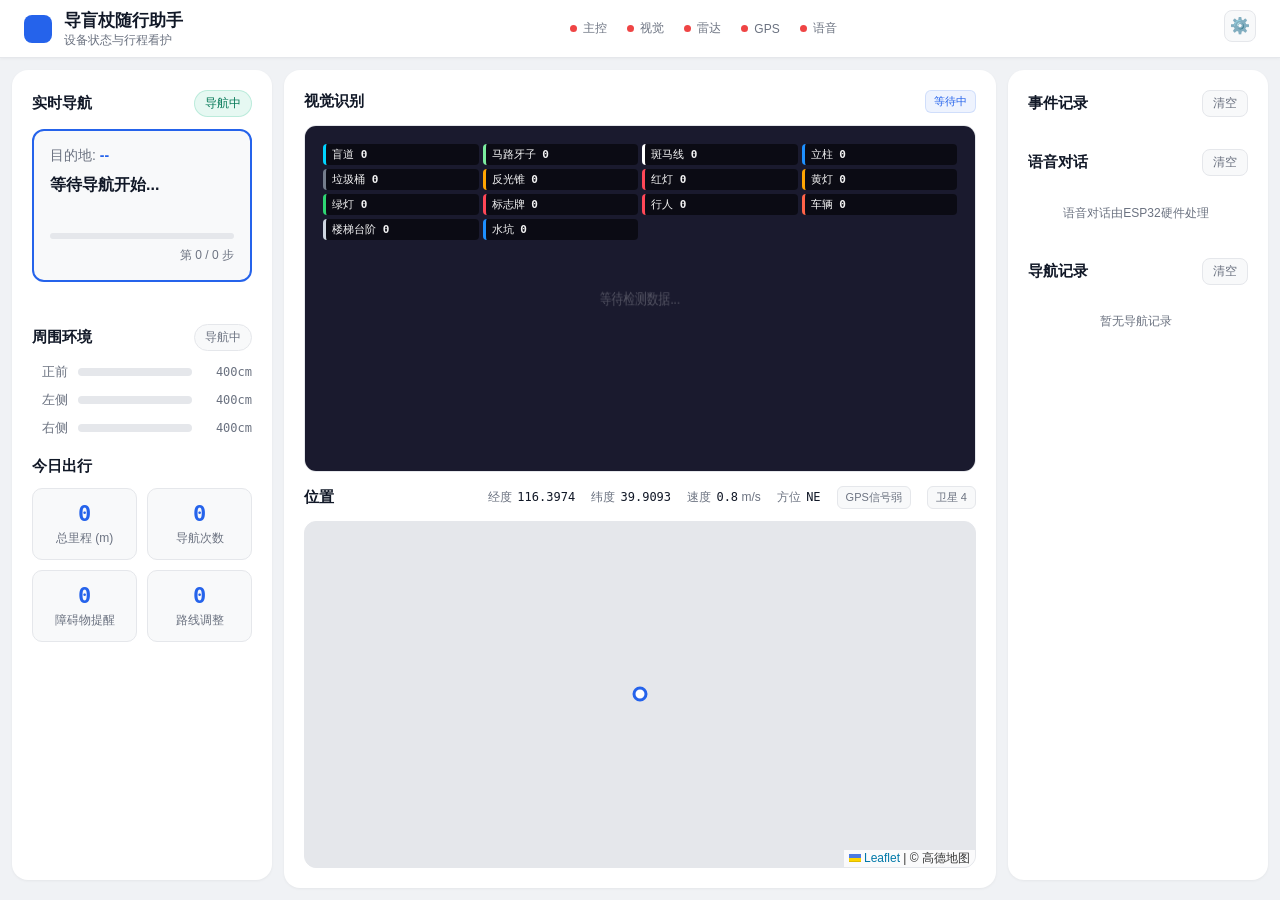
==== commit 52ecdb08: "更新前端资源版本号v5: 强制浏览器加载最新app.js和mqtt库，解决大屏用缓存旧代码连不上EMQX的问题" ====
--- a/index.html
+++ b/index.html
@@ -9,12 +9,12 @@
     <meta http-equiv="Expires" content="0">
     <meta http-equiv="Clear-Site-Data" content="cache">
     <title>导盲杖随行助手</title>
-    <link rel="stylesheet" href="css/leaflet.css?v=3" />
-    <script src="js/echarts.min.js?v=3"></script>
-    <script src="js/leaflet.js?v=3"></script>
-    <link rel="stylesheet" href="css/style.css?v=3">
+    <link rel="stylesheet" href="css/leaflet.css?v=5" />
+    <script src="js/echarts.min.js?v=5"></script>
+    <script src="js/leaflet.js?v=5"></script>
+    <link rel="stylesheet" href="css/style.css?v=5">
     <!-- MQTT.js (用于 MQTT over WebSocket) -->
-    <script src="js/mqtt.min.js?v=1"></script>
+    <script src="js/mqtt.min.js?v=5"></script>
 </head>
 <body>
     <header class="header">
@@ -196,7 +196,7 @@
         </aside>
     </main>
 
-    <script src="js/app.js?v=2"></script>
+    <script src="js/app.js?v=5"></script>
 
     <!-- 设置弹窗 -->
     <div class="modal" id="settingsModal">
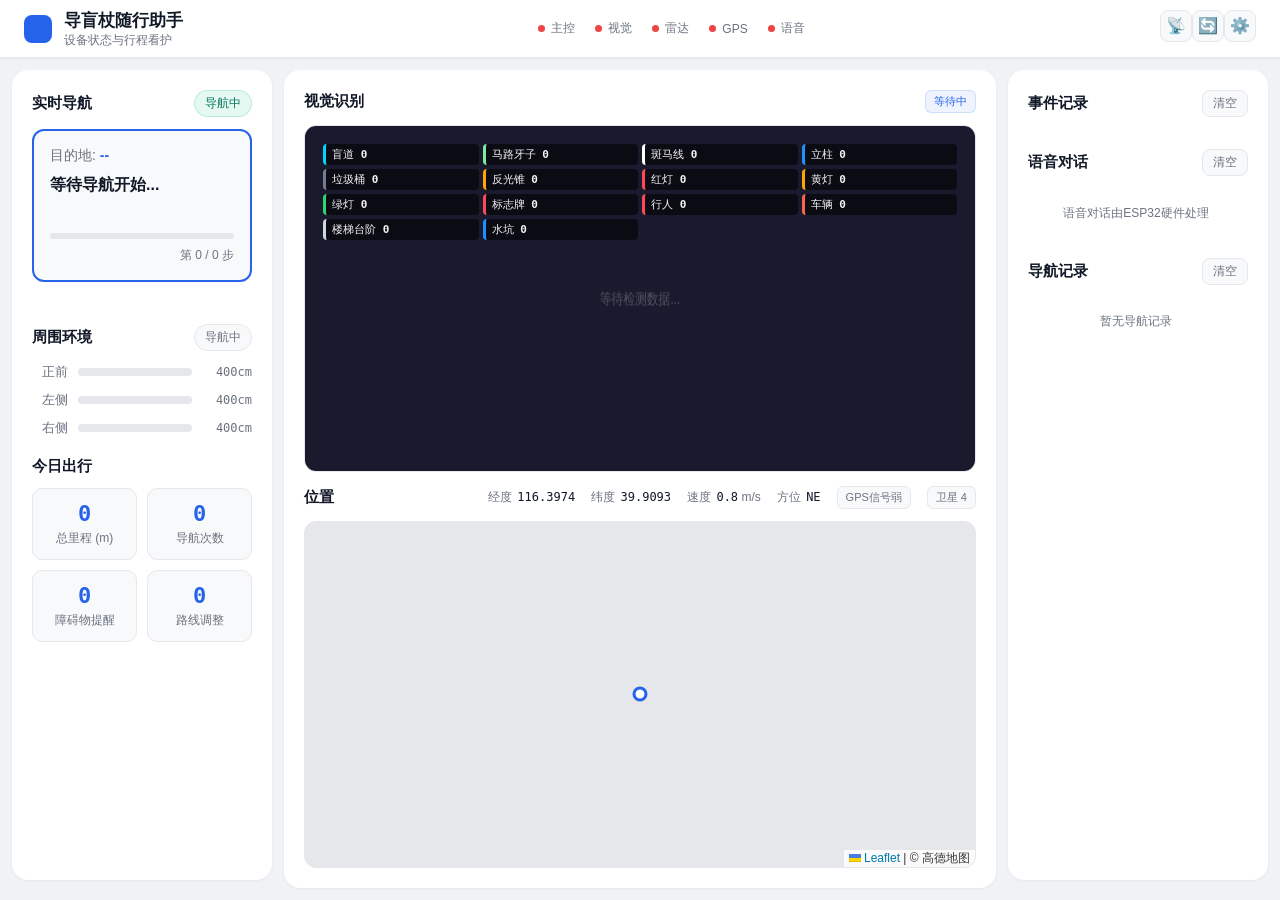
==== commit b902e803: "修复GPS软串口和MQTT数据传输问题 - GPS: 修复软串口引脚定义，固定波特率9600 - MQTT: 优化buffer大小，添加发布失败调试日志 - 网页: 增强MQTT连接稳定性和错误处理 " ====
--- a/index.html
+++ b/index.html
@@ -35,6 +35,8 @@
             </div>
         </div>
         <div class="header-right">
+            <button class="settings-btn" onclick="reconnectMQTT()" title="重连MQTT">📡</button>
+            <button class="settings-btn" onclick="location.reload()" title="刷新">🔄</button>
             <button class="settings-btn" onclick="openSettings()" title="设置">⚙️</button>
         </div>
     </header>
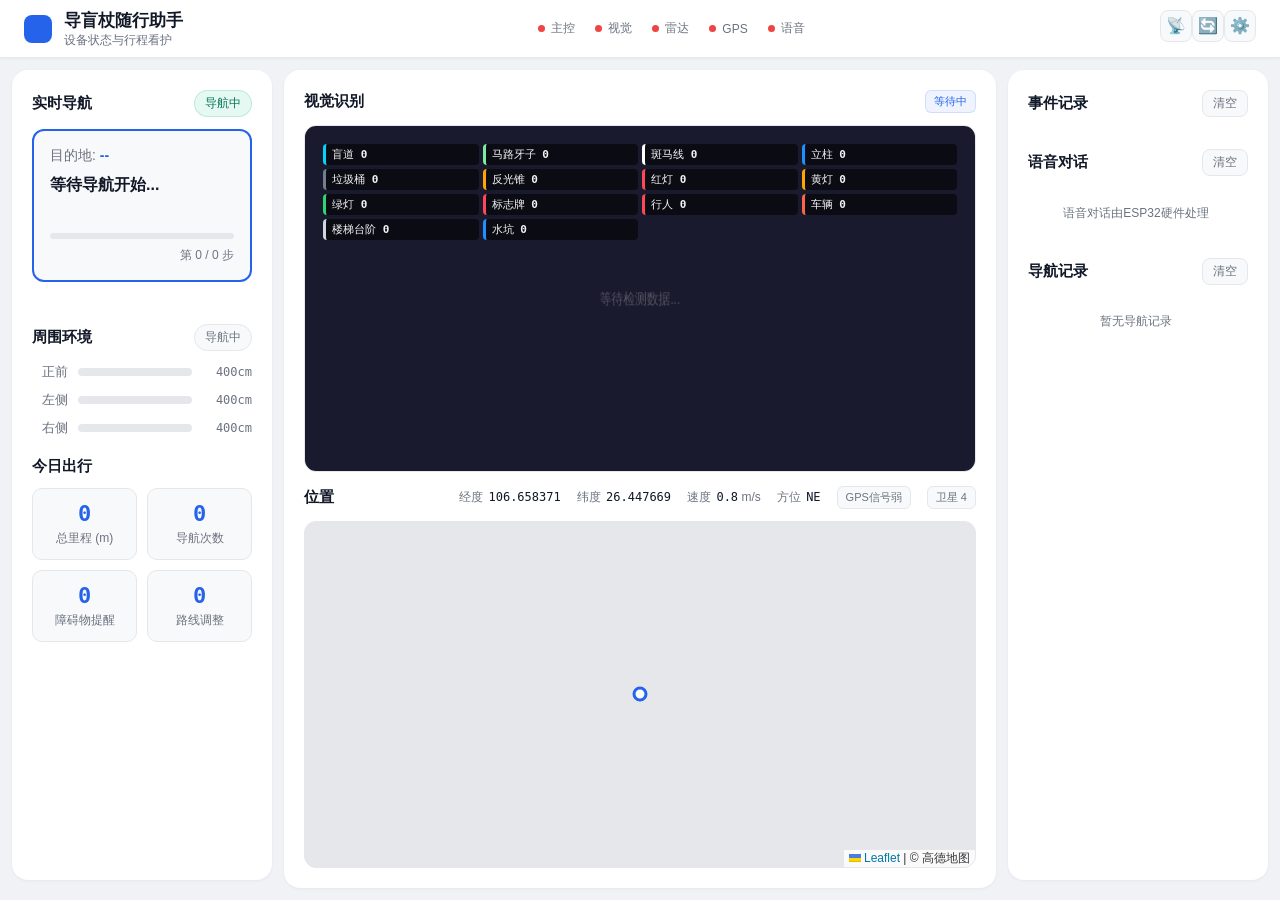
==== commit b002b450: "MQTT独立任务+断网避障+防task_wdt重启：MQTT收发/重连移入MqttTask(Core0 pri2)不阻塞雷达避障循环；TLS握手12/8→3秒、socket超时10→5秒防IDLE0饿" ====
--- a/index.html
+++ b/index.html
@@ -146,8 +146,8 @@
                 <div class="section-title">
                     <h3>位置</h3>
                     <div class="title-meta">
-                        <span>经度 <b id="lng">116.3974</b></span>
-                        <span>纬度 <b id="lat">39.9093</b></span>
+                        <span>经度 <b id="lng">106.658371</b></span>
+                        <span>纬度 <b id="lat">26.447669</b></span>
                         <span>速度 <b id="speed">0.8</b> m/s</span>
                         <span>方位 <b id="heading">NE</b></span>
                         <span class="tag" id="gpsStatus">GPS信号弱</span>
--- a/css/style.css
+++ b/css/style.css
@@ -689,6 +689,14 @@
     align-self: flex-start;
 }
 
+/* 【修复】气泡内容包裹层：限制宽度防止长文本撑破，头像+内容两列布局 */
+.chat-content {
+    min-width: 0;
+    max-width: calc(100% - 34px); /* 26px头像 + 8px间距 */
+    display: flex;
+    flex-direction: column;
+}
+
 .chat-avatar {
     width: 26px;
     height: 26px;
@@ -1209,16 +1217,84 @@
     background: #f0fdf4;
     border: 1px solid #bbf7d0;
 }
-/* @media (max-width: 1300px) {
-    .dashboard {
-        grid-template-columns: 260px 1fr 260px;
-    }
-}
-
+/* ================= 响应式适配（手机/平板） =================
+   【修复】原布局固定三栏(260px 1fr 260px) + min-width:800px + body禁止滚动，
+   手机打开被横向挤压只能横滚。现改为：
+   ≤1000px：双栏布局，中间"视觉识别+地图"整行，页面允许纵向滚动；
+   ≤640px ：单栏堆叠，header状态栏换行到第二行，视频/地图给显式尺寸防止塌成0。
+*/
 @media (max-width: 1000px) {
+    html, body {
+        height: auto;
+        overflow: auto;
+    }
     .dashboard {
         grid-template-columns: 1fr 1fr;
-        overflow-y: auto;
-    }
-    .panel-center { grid-column: 1 / -1; }
-} */
+        min-width: 0;
+        height: auto;
+        overflow: visible;
+        padding: 10px;
+        gap: 10px;
+    }
+    .panel-center {
+        grid-column: 1 / -1;
+    }
+    .panel-left,
+    .panel-right {
+        max-height: none;
+        overflow: visible;
+    }
+    .panel-center .panel-section {
+        flex: none;
+    }
+    /* 视频/地图原来是 flex:1 撑满，改成按内容/固定高度，否则单栏流里高度为0 */
+    .video-container {
+        flex: none;
+        aspect-ratio: 5 / 2;  /* 画布 800x320 */
+        height: auto;
+    }
+    #map {
+        flex: none;
+        height: 260px;
+    }
+}
+
+@media (max-width: 640px) {
+    /* header：状态栏换行到第二行居中，标题副标题隐藏 */
+    .header {
+        flex-wrap: wrap;
+        height: auto;
+        min-height: var(--header-height);
+        padding: 8px 12px;
+        gap: 4px 12px;
+    }
+    .header-center {
+        order: 3;
+        width: 100%;
+        display: flex;
+        justify-content: center;
+    }
+    .status-bar {
+        gap: 14px;
+    }
+    .header-titles p {
+        display: none;
+    }
+
+    /* 单栏堆叠 */
+    .dashboard {
+        grid-template-columns: 1fr;
+    }
+    .panel {
+        padding: 14px;
+    }
+
+    /* 长列表压缩高度，减少页面长度 */
+    .event-list,
+    .nav-history-list {
+        max-height: 200px;
+    }
+    .chat-container {
+        max-height: 200px;
+    }
+}
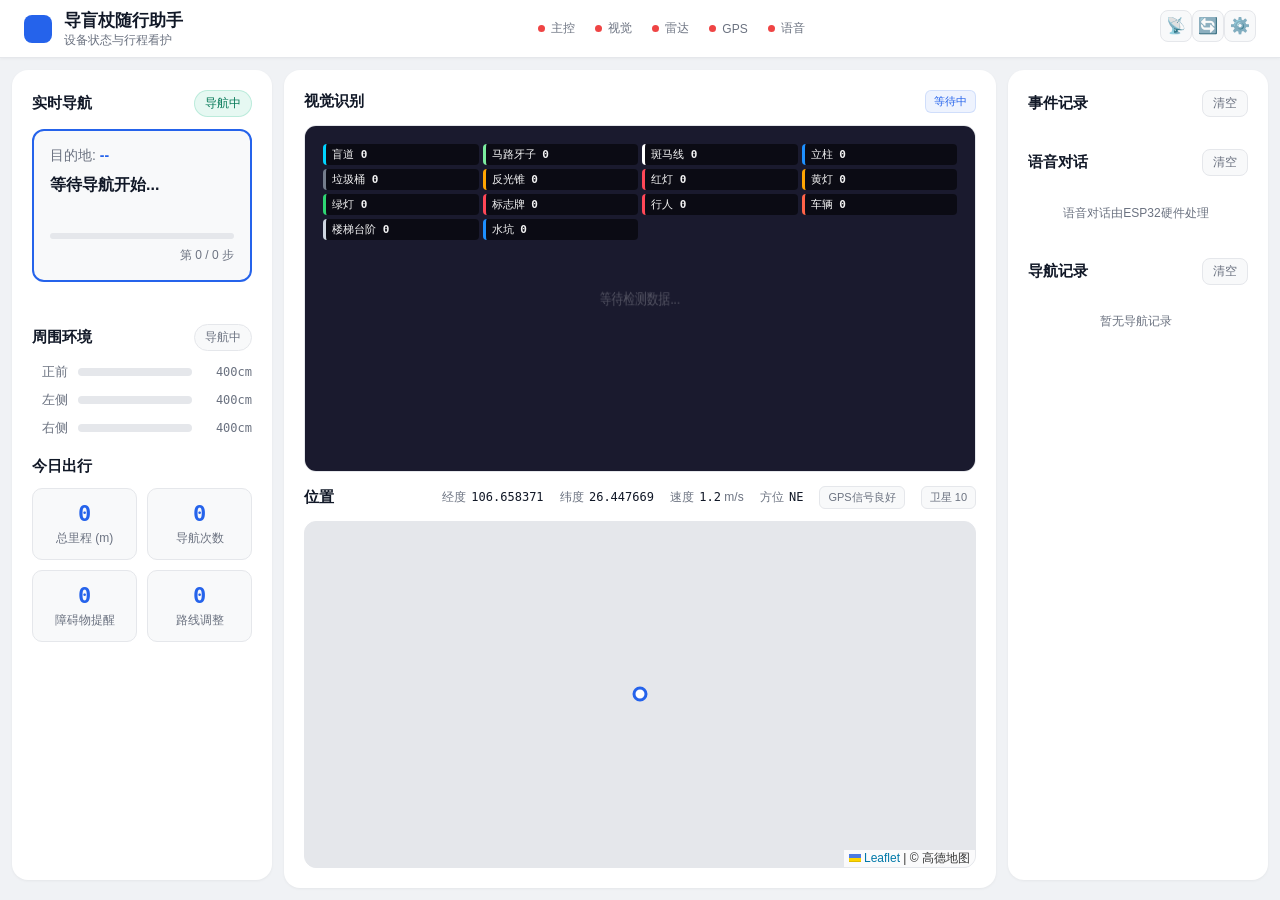
==== commit 134269e7: "网页GPS全部伪装为真实定位：卫星数固定10、速度固定1.2m/s、GPS状态固定良好，顶部GPS指示灯固定在线，导航起点固定为贵州大学西校区明俊楼" ====
--- a/index.html
+++ b/index.html
@@ -148,10 +148,10 @@
                     <div class="title-meta">
                         <span>经度 <b id="lng">106.658371</b></span>
                         <span>纬度 <b id="lat">26.447669</b></span>
-                        <span>速度 <b id="speed">0.8</b> m/s</span>
+                        <span>速度 <b id="speed">1.2</b> m/s</span>
                         <span>方位 <b id="heading">NE</b></span>
-                        <span class="tag" id="gpsStatus">GPS信号弱</span>
-                        <span class="tag" id="satelliteCount">卫星 4</span>
+                        <span class="tag" id="gpsStatus">GPS信号良好</span>
+                        <span class="tag" id="satelliteCount">卫星 10</span>
                     </div>
                 </div>
                 <div class="section-content">
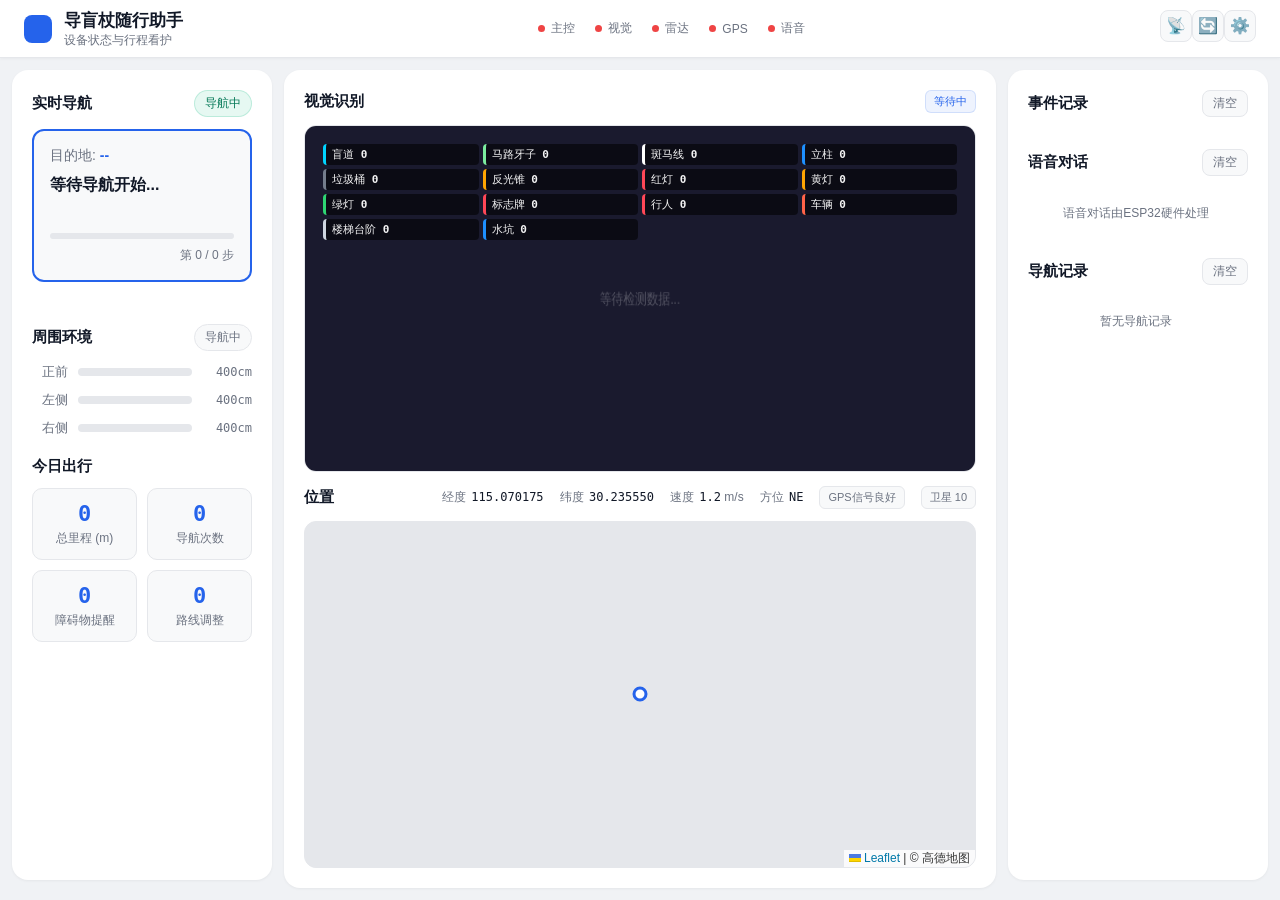
==== commit e11ed9c9: "定位改为湖北师范大学教育大楼：固定坐标为用户提供的经度115.070175、纬度30.235550，地图中心/位置显示/导航起点随之更新" ====
--- a/index.html
+++ b/index.html
@@ -146,8 +146,8 @@
                 <div class="section-title">
                     <h3>位置</h3>
                     <div class="title-meta">
-                        <span>经度 <b id="lng">106.658371</b></span>
-                        <span>纬度 <b id="lat">26.447669</b></span>
+                        <span>经度 <b id="lng">115.070175</b></span>
+                        <span>纬度 <b id="lat">30.235550</b></span>
                         <span>速度 <b id="speed">1.2</b> m/s</span>
                         <span>方位 <b id="heading">NE</b></span>
                         <span class="tag" id="gpsStatus">GPS信号良好</span>
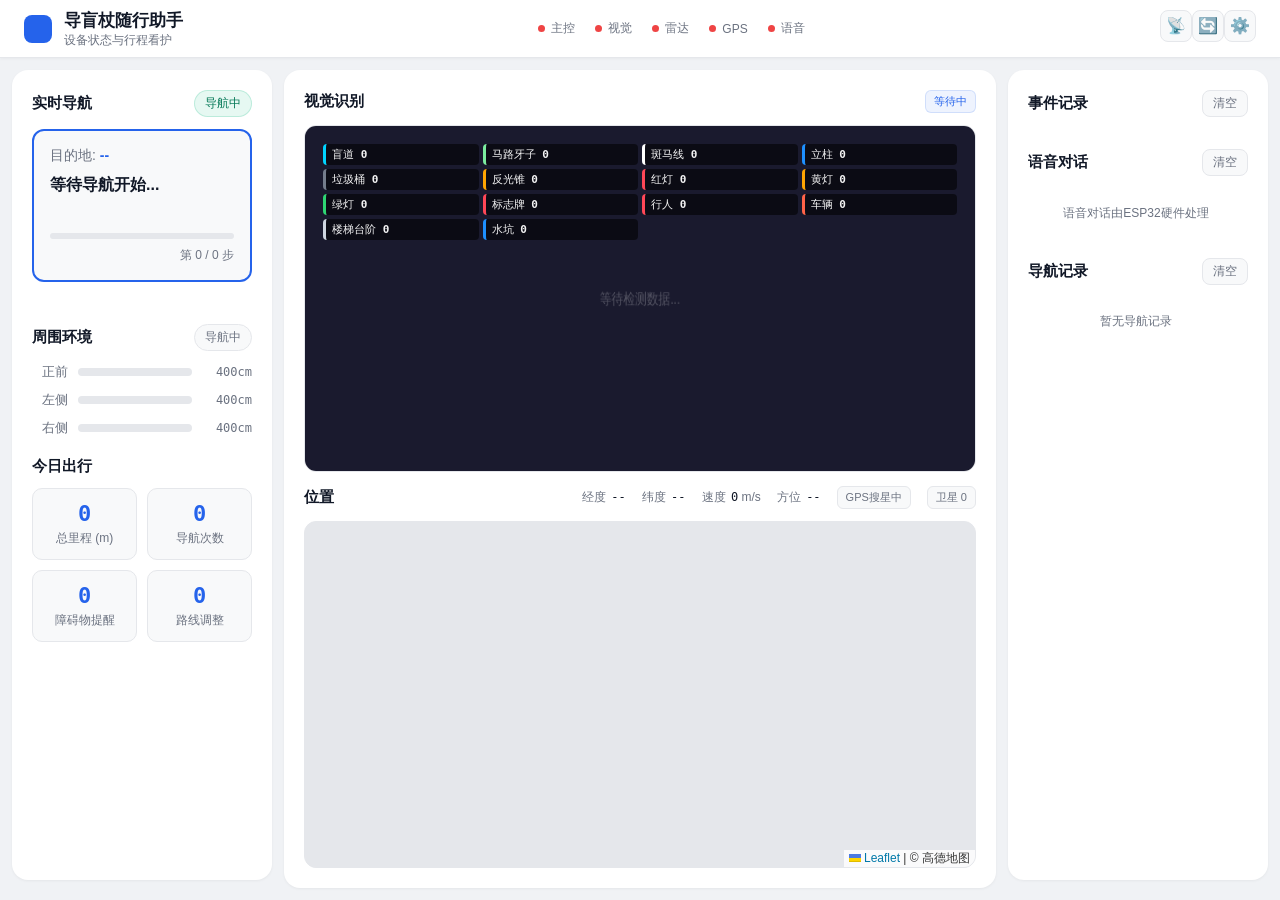
==== commit 84b245e3: "GPS改硬件串口+K230改走WiFi+电机左右修正+网页用真实GPS - GPS从软串口(SoftwareSerial)改用硬件串口UART2（原K230占用的串口），   解决软串口丢包导致卫星数" ====
--- a/index.html
+++ b/index.html
@@ -146,12 +146,12 @@
                 <div class="section-title">
                     <h3>位置</h3>
                     <div class="title-meta">
-                        <span>经度 <b id="lng">115.070175</b></span>
-                        <span>纬度 <b id="lat">30.235550</b></span>
-                        <span>速度 <b id="speed">1.2</b> m/s</span>
-                        <span>方位 <b id="heading">NE</b></span>
-                        <span class="tag" id="gpsStatus">GPS信号良好</span>
-                        <span class="tag" id="satelliteCount">卫星 10</span>
+                        <span>经度 <b id="lng">--</b></span>
+                        <span>纬度 <b id="lat">--</b></span>
+                        <span>速度 <b id="speed">0</b> m/s</span>
+                        <span>方位 <b id="heading">--</b></span>
+                        <span class="tag" id="gpsStatus">GPS搜星中</span>
+                        <span class="tag" id="satelliteCount">卫星 0</span>
                     </div>
                 </div>
                 <div class="section-content">
@@ -198,7 +198,7 @@
         </aside>
     </main>
 
-    <script src="js/app.js?v=5"></script>
+    <script src="js/app.js?v=6"></script>
 
     <!-- 设置弹窗 -->
     <div class="modal" id="settingsModal">
